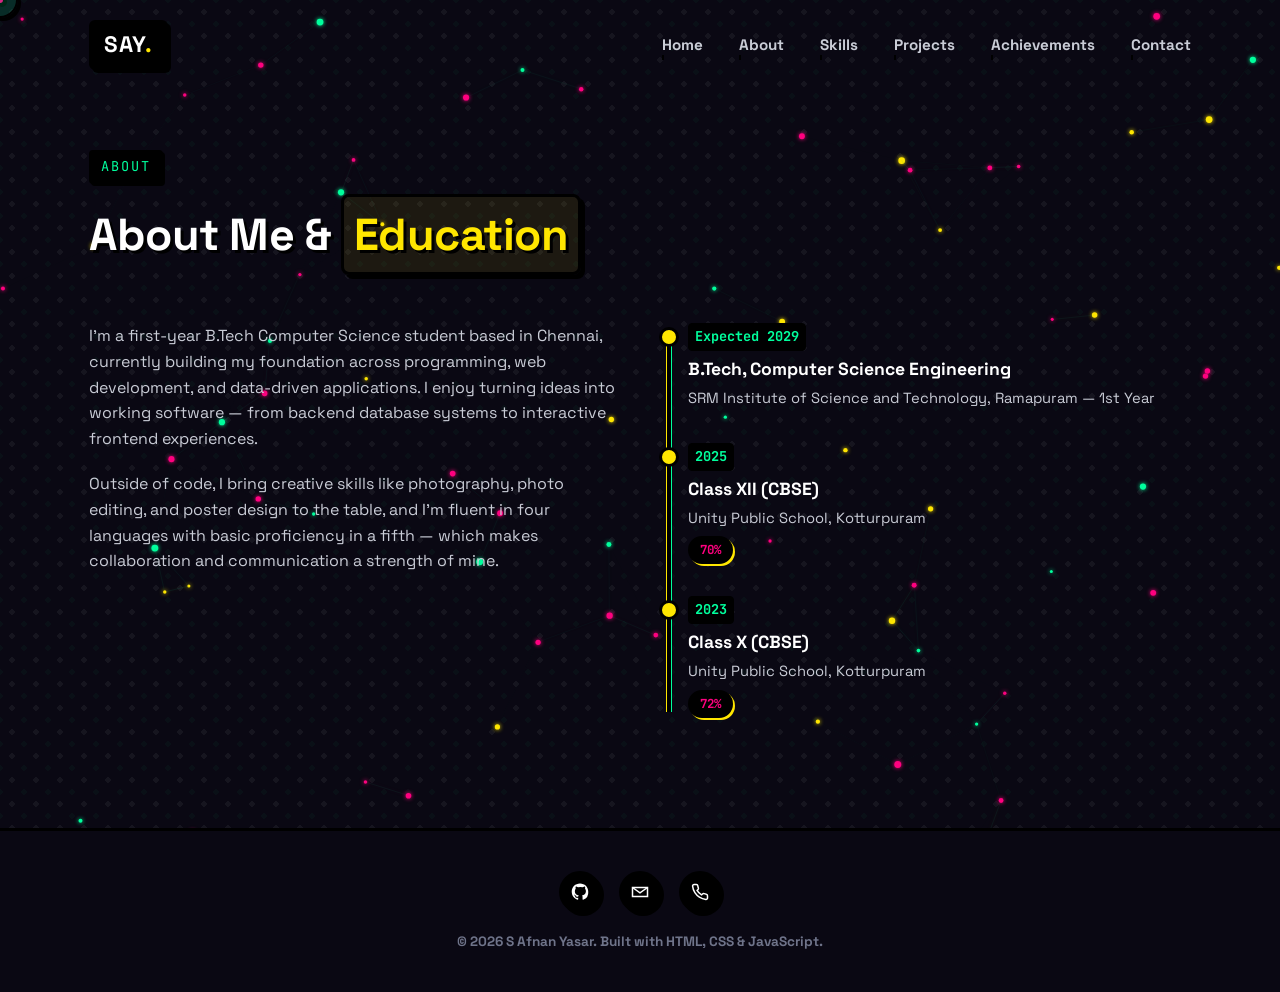
==== about.html @ a2f744dc "Add animated preloader loader and separate sub-pages for titles" ====
<!DOCTYPE html>
<html lang="en">
<head>
<meta charset="UTF-8">
<meta name="viewport" content="width=device-width, initial-scale=1.0">
<title>About Me | S Afnan Yasar</title>
<link rel="preconnect" href="https://fonts.googleapis.com">
<link href="https://fonts.googleapis.com/css2?family=Space+Grotesk:wght@400;500;600;700&family=JetBrains+Mono:wght@400;500&display=swap" rel="stylesheet">
<link rel="stylesheet" href="style.css">
</head>
<body>
<div id="scrollProgress" class="scroll-progress"></div>
<canvas id="bgCanvas"></canvas>
<div id="customCursor" class="custom-cursor"></div>
<div id="customCursorRing" class="custom-cursor-ring"></div>

<!-- ================= NAVBAR ================= -->
<nav class="navbar scrolled" id="navbar">
  <div class="container nav-inner">
    <a href="index.html" class="logo">SAY<span>.</span></a>
    <ul class="nav-links" id="navLinks">
      <li><a href="index.html" class="nav-link">Home</a></li>
      <li><a href="about.html" class="nav-link active">About</a></li>
      <li><a href="skills.html" class="nav-link">Skills</a></li>
      <li><a href="projects.html" class="nav-link">Projects</a></li>
      <li><a href="achievements.html" class="nav-link">Achievements</a></li>
      <li><a href="contact.html" class="nav-link">Contact</a></li>
    </ul>
    <button class="nav-toggle" id="navToggle" aria-label="Toggle menu">
      <span></span><span></span><span></span>
    </button>
  </div>
</nav>

<!-- ================= ABOUT & EDUCATION ================= -->
<section id="about" style="padding-top: 150px;">
  <div class="container">
    <span class="section-tag reveal">About</span>
    <h2 class="section-title reveal">About Me & <span>Education</span></h2>
    <div class="about-grid">
      <div class="about-text reveal">
        <p>
          I'm a first-year B.Tech Computer Science student based in Chennai, currently building my foundation
          across programming, web development, and data-driven applications. I enjoy turning ideas into working
          software — from backend database systems to interactive frontend experiences.
        </p>
        <p>
          Outside of code, I bring creative skills like photography, photo editing, and poster design to the
          table, and I'm fluent in four languages with basic proficiency in a fifth — which makes collaboration
          and communication a strength of mine.
        </p>
      </div>

      <div class="reveal">
        <div class="timeline">
          <div class="timeline-item">
            <div class="year mono">Expected 2029</div>
            <h4>B.Tech, Computer Science Engineering</h4>
            <div class="school">SRM Institute of Science and Technology, Ramapuram — 1st Year</div>
          </div>
          <div class="timeline-item">
            <div class="year mono">2025</div>
            <h4>Class XII (CBSE)</h4>
            <div class="school">Unity Public School, Kotturpuram</div>
            <span class="score">70%</span>
          </div>
          <div class="timeline-item">
            <div class="year mono">2023</div>
            <h4>Class X (CBSE)</h4>
            <div class="school">Unity Public School, Kotturpuram</div>
            <span class="score">72%</span>
          </div>
        </div>
      </div>
    </div>
  </div>
</section>

<!-- ================= FOOTER ================= -->
<footer>
  <div class="container">
    <div class="footer-socials">
      <a href="https://github.com/yasar2008" target="_blank" rel="noopener" aria-label="GitHub">
        <svg width="18" height="18" viewBox="0 0 24 24" fill="currentColor"><path d="M12 .5C5.73.5.98 5.24.98 11.5c0 4.98 3.29 9.2 7.85 10.69.57.1.78-.25.78-.55v-1.94c-3.19.7-3.87-1.53-3.87-1.53-.52-1.34-1.28-1.7-1.28-1.7-1.04-.72.08-.7.08-.7 1.15.08 1.76 1.18 1.76 1.18 1.03 1.76 2.69 1.25 3.34.96.1-.75.4-1.25.73-1.54-2.55-.29-5.23-1.28-5.23-5.68 0-1.26.45-2.28 1.18-3.08-.12-.29-.51-1.46.11-3.05 0 0 .97-.31 3.18 1.18a11 11 0 0 1 5.79 0c2.2-1.49 3.17-1.18 3.17-1.18.63 1.59.24 2.76.12 3.05.74.8 1.18 1.82 1.18 3.08 0 4.41-2.69 5.38-5.25 5.67.41.36.78 1.07.78 2.16v3.2c0 .31.21.66.79.55A10.52 10.52 0 0 0 23 11.5C23 5.24 18.27.5 12 .5z"/></svg>
      </a>
      <a href="mailto:rangerwolf835@gmail.com" aria-label="Email">
        <svg width="18" height="18" viewBox="0 0 24 24" fill="none" stroke="currentColor" stroke-width="2"><path d="M4 4h16v16H4z" stroke="none"/><path d="M22 6l-10 7L2 6"/><path d="M2 6h20v12H2z"/></svg>
      </a>
      <a href="tel:+916383475990" aria-label="Phone">
        <svg width="18" height="18" viewBox="0 0 24 24" fill="none" stroke="currentColor" stroke-width="2"><path d="M22 16.92v3a2 2 0 0 1-2.18 2 19.79 19.79 0 0 1-8.63-3.07 19.5 19.5 0 0 1-6-6 19.79 19.79 0 0 1-3.07-8.67A2 2 0 0 1 4.11 2h3a2 2 0 0 1 2 1.72c.127.96.361 1.903.7 2.81a2 2 0 0 1-.45 2.11L8.09 9.91a16 16 0 0 0 6 6l1.27-1.27a2 2 0 0 1 2.11-.45c.907.339 1.85.573 2.81.7A2 2 0 0 1 22 16.92z"/></svg>
      </a>
    </div>
    <p>&copy; <span id="year"></span> S Afnan Yasar. Built with HTML, CSS & JavaScript.</p>
  </div>
</footer>

<button class="back-to-top" id="backToTop" aria-label="Back to top">↑</button>

<script src="main.js"></script>
</body>
</html>
---- style.css ----
:root {
  --bg-primary: #0a0813;
  --bg-secondary: #131122;
  --bg-card: #19162f;
  --bg-card-hover: #211d3d;
  --border: #000000;
  --border-hover: #ffe600;
  --accent-emerald: #00ff9d;
  --accent-gold: #ffe600;
  --accent-pink: #ff007f;
  --text-primary: #ffffff;
  --text-secondary: #c9ccd6;
  --text-muted: #6f748a;
  --radius: 12px;
  --max-width: 1150px;
  --shadow-offset: 6px;
  --glow-emerald: 0 0 20px rgba(0, 255, 157, 0.3);
  --glow-gold: 0 0 20px rgba(255, 230, 0, 0.3);
}

* { margin: 0; padding: 0; box-sizing: border-box; }

html { scroll-behavior: smooth; }

body {
  background: var(--bg-primary);
  background-image: radial-gradient(rgba(255, 255, 255, 0.05) 15%, transparent 16%),
                    radial-gradient(rgba(0, 255, 157, 0.03) 15%, transparent 16%);
  background-size: 24px 24px;
  background-position: 0 0, 12px 12px;
  color: var(--text-primary);
  font-family: 'Space Grotesk', 'Segoe UI', sans-serif;
  line-height: 1.6;
  overflow-x: hidden;
}

/* Hide default cursor on devices with pointer fine */
@media (pointer: fine) {
  body {
    cursor: none;
  }
  a, button, input, textarea, select, .card, .btn, .nav-link, .logo, .footer-socials a, .back-to-top {
    cursor: none;
  }
}

.mono { font-family: 'JetBrains Mono', monospace; }

::selection { background: var(--accent-pink); color: #fff; }

a { text-decoration: none; color: inherit; }
ul { list-style: none; }
img { max-width: 100%; display: block; }

.container {
  max-width: var(--max-width);
  margin: 0 auto;
  padding: 0 24px;
}

section { padding: 110px 0; position: relative; }

.section-tag {
  display: inline-block;
  font-family: 'JetBrains Mono', monospace;
  font-size: 0.85rem;
  color: var(--accent-emerald);
  letter-spacing: 2px;
  text-transform: uppercase;
  margin-bottom: 10px;
  background: #000;
  padding: 4px 10px;
  border: 2px solid #000;
  border-radius: 4px;
  box-shadow: 2px 2px 0px #000;
}

.section-title {
  font-size: clamp(1.8rem, 4vw, 2.8rem);
  font-weight: 700;
  margin-bottom: 48px;
  letter-spacing: -0.5px;
  text-shadow: 3px 3px 0px #000;
}

.section-title span {
  color: var(--accent-gold);
  background: rgba(255, 230, 0, 0.08);
  padding: 2px 10px;
  border: 3px solid #000;
  border-radius: 8px;
  box-shadow: 4px 4px 0px #000;
  display: inline-block;
}

/* ---------- Scroll Progress Bar ---------- */
.scroll-progress {
  position: fixed;
  top: 0; left: 0;
  height: 5px;
  width: 0%;
  background: linear-gradient(90deg, var(--accent-pink), var(--accent-gold), var(--accent-emerald));
  z-index: 1001;
  border-bottom: 2px solid #000;
  transition: width 0.05s linear;
}

/* ---------- Custom Comic Cursor ---------- */
.custom-cursor, .custom-cursor-ring {
  position: fixed;
  top: 0; left: 0;
  transform: translate(-50%, -50%);
  border-radius: 50%;
  pointer-events: none;
  z-index: 10000;
  transition: width 0.15s, height 0.15s, background-color 0.15s, border-color 0.15s;
  display: none;
}

@media (pointer: fine) {
  .custom-cursor {
    display: block;
    width: 10px; height: 10px;
    background-color: var(--accent-pink);
    border: 2px solid #000;
    box-shadow: 2px 2px 0px #000;
  }
  .custom-cursor-ring {
    display: block;
    width: 36px; height: 36px;
    border: 2.5px solid #000;
    background-color: rgba(0, 255, 157, 0.15);
    box-shadow: 3px 3px 0px #000;
    opacity: 1;
  }
  .custom-cursor.hovering {
    background-color: var(--accent-gold);
    transform: translate(-50%, -50%) scale(1.4);
  }
  .custom-cursor-ring.hovering {
    width: 52px; height: 52px;
    border-color: #000;
    background-color: rgba(255, 0, 127, 0.2);
  }
}

/* ---------- Background Canvas ---------- */
#bgCanvas {
  position: fixed;
  top: 0; left: 0;
  width: 100vw; height: 100vh;
  z-index: -2;
  pointer-events: none;
}

/* ---------- Reveal on scroll ---------- */
.reveal {
  opacity: 0;
  transform: translateY(28px);
  transition: opacity 0.7s cubic-bezier(0.175, 0.885, 0.32, 1.275), transform 0.7s cubic-bezier(0.175, 0.885, 0.32, 1.275);
}
.reveal.visible { opacity: 1; transform: translateY(0); }

/* ---------- Navbar ---------- */
.navbar {
  position: fixed;
  top: 0; left: 0; right: 0;
  z-index: 1000;
  padding: 20px 0;
  background: transparent;
  transition: background 0.35s ease, padding 0.35s ease, box-shadow 0.35s ease;
}

.navbar.scrolled {
  background: rgba(10, 8, 19, 0.9);
  backdrop-filter: blur(10px);
  -webkit-backdrop-filter: blur(10px);
  padding: 14px 0;
  box-shadow: 0 4px 0px #000;
  border-bottom: 3px solid #000;
}

.nav-inner {
  display: flex;
  align-items: center;
  justify-content: space-between;
}

.logo {
  font-weight: 700;
  font-size: 1.4rem;
  letter-spacing: 1px;
  background: #000;
  padding: 4px 12px;
  border: 3px solid #000;
  border-radius: 6px;
  box-shadow: 3px 3px 0px #000;
  color: #fff;
}

.logo span { color: var(--accent-gold); }

.nav-links {
  display: flex;
  gap: 36px;
}

.nav-links a {
  font-size: 0.95rem;
  font-weight: 700;
  color: var(--text-secondary);
  position: relative;
  padding: 4px 0;
  transition: color 0.25s ease;
}

.nav-links a::after {
  content: '';
  position: absolute;
  left: 0; bottom: -2px;
  width: 0; height: 3px;
  background: linear-gradient(90deg, var(--accent-pink), var(--accent-gold));
  border: 1px solid #000;
  transition: width 0.3s ease;
}

.nav-links a:hover,
.nav-links a.active { color: var(--accent-emerald); }

.nav-links a:hover::after,
.nav-links a.active::after { width: 100%; }

.nav-toggle {
  display: none;
  flex-direction: column;
  gap: 5px;
  background: #000;
  border: 3px solid #000;
  padding: 8px;
  border-radius: 6px;
  box-shadow: 3px 3px 0px #000;
  cursor: pointer;
  z-index: 1100;
}

.nav-toggle span {
  width: 20px; height: 3px;
  background: #fff;
  border-radius: 2px;
  transition: transform 0.3s ease, opacity 0.3s ease;
}

.nav-toggle.open span:nth-child(1) { transform: translateY(8px) rotate(45deg); }
.nav-toggle.open span:nth-child(2) { opacity: 0; }
.nav-toggle.open span:nth-child(3) { transform: translateY(-8px) rotate(-45deg); }

/* ---------- Comic Buttons ---------- */
.btn {
  display: inline-flex;
  align-items: center;
  gap: 8px;
  padding: 13px 28px;
  border-radius: 8px;
  font-weight: 700;
  font-size: 0.95rem;
  cursor: pointer;
  border: 3px solid #000;
  box-shadow: 4px 4px 0px #000;
  transition: transform 0.15s cubic-bezier(0.175, 0.885, 0.32, 1.275), box-shadow 0.15s cubic-bezier(0.175, 0.885, 0.32, 1.275), background 0.15s ease;
}

.btn-primary {
  background: var(--accent-gold);
  color: #000;
}

.btn-primary:hover {
  transform: translate(-3px, -3px);
  box-shadow: 7px 7px 0px var(--accent-emerald);
  background: var(--accent-gold);
}

.btn-outline {
  background: #ffffff;
  color: #000;
}

.btn-outline:hover {
  transform: translate(-3px, -3px);
  box-shadow: 7px 7px 0px var(--accent-pink);
  background: #ffffff;
}

/* ---------- Hero ---------- */
.hero {
  min-height: 100vh;
  display: flex;
  align-items: center;
  padding-top: 100px;
  position: relative;
  overflow: hidden;
}

.hero::before,
.hero::after {
  content: '';
  position: absolute;
  border-radius: 50%;
  opacity: 0.22;
  z-index: -1;
}

.hero::before {
  width: 440px; height: 440px;
  background: var(--accent-pink);
  top: -100px; right: -60px;
  animation: float1 16s ease-in-out infinite alternate;
}

.hero::after {
  width: 400px; height: 400px;
  background: var(--accent-gold);
  bottom: -80px; left: -60px;
  animation: float2 20s ease-in-out infinite alternate;
}

@keyframes float1 {
  0% { transform: translate(0, 0) scale(1); filter: blur(80px); }
  50% { transform: translate(60px, -40px) scale(1.1); filter: blur(110px); }
  100% { transform: translate(-30px, 50px) scale(0.95); filter: blur(90px); }
}

@keyframes float2 {
  0% { transform: translate(0, 0) scale(1); filter: blur(80px); }
  50% { transform: translate(-50px, 60px) scale(1.15); filter: blur(100px); }
  100% { transform: translate(40px, -30px) scale(0.9); filter: blur(90px); }
}

.hero-grid {
  position: absolute;
  inset: 0;
  background-image:
    linear-gradient(rgba(255, 230, 0, 0.04) 1px, transparent 1px),
    linear-gradient(90deg, rgba(255, 230, 0, 0.04) 1px, transparent 1px);
  background-size: 40px 40px;
  mask-image: radial-gradient(ellipse at center, black 30%, transparent 80%);
  z-index: -1;
}

.hero-content { position: relative; z-index: 1; max-width: 780px; }

/* ---------- Profile Avatar ---------- */
.hero-avatar {
  width: 170px;
  height: 170px;
  margin-bottom: 24px;
  border: 4px solid #000;
  border-radius: 50%;
  overflow: hidden;
  box-shadow: 8px 8px 0px var(--accent-gold);
  transition: transform 0.3s cubic-bezier(0.175, 0.885, 0.32, 1.275), box-shadow 0.3s cubic-bezier(0.175, 0.885, 0.32, 1.275);
  background: #000;
}
.hero-avatar img {
  width: 100%;
  height: 100%;
  object-fit: cover;
  object-position: center 20%;
}
.hero-avatar:hover {
  transform: scale(1.08) rotate(-3deg);
  box-shadow: 12px 12px 0px var(--accent-emerald);
}

.hero-eyebrow {
  display: inline-flex;
  align-items: center;
  gap: 8px;
  font-family: 'JetBrains Mono', monospace;
  font-size: 0.85rem;
  font-weight: 700;
  color: var(--accent-emerald);
  border: 3px solid #000;
  padding: 6px 14px;
  border-radius: 6px;
  margin-bottom: 24px;
  background: #000;
  box-shadow: 4px 4px 0px #000;
}

.hero-eyebrow .dot {
  width: 8px; height: 8px;
  border-radius: 50%;
  background: var(--accent-emerald);
  box-shadow: var(--glow-emerald);
  animation: pulse 1.8s ease-in-out infinite;
}

@keyframes pulse {
  0%, 100% { opacity: 1; }
  50% { opacity: 0.35; }
}

.hero h1 {
  font-size: clamp(2.4rem, 6vw, 4rem);
  font-weight: 700;
  line-height: 1.1;
  margin-bottom: 18px;
  letter-spacing: -1px;
  text-shadow: 3px 3px 0px #000;
}

.hero h1 .highlight {
  color: #ffffff;
  border-bottom: 3px dashed var(--accent-pink);
}

.hero-tagline {
  font-size: clamp(1.1rem, 2.2vw, 1.4rem);
  color: var(--accent-emerald);
  margin-bottom: 8px;
  min-height: 1.6em;
  font-weight: 700;
  text-shadow: 1px 1px 0px #000;
}

.hero-tagline .cursor {
  display: inline-block;
  width: 3px;
  background: var(--accent-pink);
  margin-left: 2px;
  animation: blink 0.9s step-end infinite;
}

@keyframes blink { 50% { opacity: 0; } }

.hero-location {
  font-family: 'JetBrains Mono', monospace;
  font-size: 0.95rem;
  font-weight: 700;
  color: var(--text-secondary);
  margin-bottom: 28px;
  display: inline-block;
  background: #000;
  padding: 4px 10px;
  border: 2px solid #000;
  border-radius: 4px;
  box-shadow: 2px 2px 0px #000;
}

.hero-objective {
  color: var(--text-secondary);
  max-width: 620px;
  margin-bottom: 38px;
  font-size: 1.05rem;
}

.hero-actions { display: flex; gap: 16px; flex-wrap: wrap; }

/* ---------- About / Education ---------- */
.about-grid {
  display: grid;
  grid-template-columns: 1fr 1fr;
  gap: 40px;
  align-items: start;
}

/* Comic Box Card Style */
.card {
  position: relative;
  background: var(--bg-card);
  border: var(--border-width) solid var(--border);
  border-radius: var(--radius);
  padding: 32px;
  box-shadow: var(--shadow-offset) var(--shadow-offset) 0px var(--border);
  transition: border-color 0.2s ease, transform 0.2s cubic-bezier(0.175, 0.885, 0.32, 1.275), box-shadow 0.2s cubic-bezier(0.175, 0.885, 0.32, 1.275), background 0.2s ease;
}

.card::before {
  content: '';
  position: absolute;
  inset: 0;
  background: radial-gradient(circle at var(--x, 50%) var(--y, 50%), rgba(0, 255, 157, 0.12) 0%, rgba(255, 0, 127, 0.05) 50%, transparent 80%);
  opacity: 0;
  transition: opacity 0.3s ease;
  pointer-events: none;
  z-index: 0;
}

.card:hover::before { opacity: 1; }

.card > * {
  position: relative;
  z-index: 2;
}

/* Comic Layout Rotations */
.skills-grid > .card:nth-child(even),
.projects-grid > .card:nth-child(odd),
.achieve-grid > .card:nth-child(even) {
  transform: rotate(-1deg);
}
.skills-grid > .card:nth-child(odd),
.projects-grid > .card:nth-child(even),
.achieve-grid > .card:nth-child(odd) {
  transform: rotate(1deg);
}

.card:hover {
  transform: rotate(0deg) translate(-6px, -6px) !important;
  box-shadow: 12px 12px 0px var(--accent-emerald);
  background: var(--bg-card-hover);
}

.about-text p { color: var(--text-secondary); margin-bottom: 20px; }

.timeline { position: relative; padding-left: 28px; }

.timeline::before {
  content: '';
  position: absolute;
  left: 6px; top: 6px; bottom: 6px;
  width: 4px;
  background: #000;
  border-left: 1px solid var(--accent-gold);
  border-right: 1px solid var(--accent-emerald);
}

.timeline-item { position: relative; padding-bottom: 32px; }
.timeline-item:last-child { padding-bottom: 0; }

.timeline-item::before {
  content: '';
  position: absolute;
  left: -29px; top: 4px;
  width: 14px; height: 14px;
  border-radius: 50%;
  background: var(--accent-gold);
  border: 3px solid #000;
  z-index: 2;
}

.timeline-item .year {
  font-family: 'JetBrains Mono', monospace;
  font-weight: 700;
  font-size: 0.85rem;
  color: var(--accent-emerald);
  margin-bottom: 4px;
  display: inline-block;
  background: #000;
  padding: 2px 6px;
  border-radius: 4px;
  border: 1px solid #000;
}

.timeline-item h4 { font-size: 1.1rem; font-weight: 700; margin-bottom: 4px; }
.timeline-item .school { color: var(--text-secondary); font-size: 0.92rem; }
.timeline-item .score {
  display: inline-block;
  margin-top: 6px;
  font-family: 'JetBrains Mono', monospace;
  font-weight: 700;
  font-size: 0.78rem;
  color: var(--accent-pink);
  border: 2px solid #000;
  background: #000;
  padding: 2px 10px;
  border-radius: 999px;
  box-shadow: 2px 2px 0px var(--accent-gold);
}

/* ---------- Skills ---------- */
.skills-grid {
  display: grid;
  grid-template-columns: repeat(auto-fit, minmax(240px, 1fr));
  gap: 28px;
}

.skill-card h3 {
  font-size: 1.1rem;
  font-weight: 700;
  margin-bottom: 16px;
  display: flex;
  align-items: center;
  gap: 10px;
}

.skill-card h3 .icon-dot {
  width: 8px; height: 8px;
  border-radius: 2px;
  background: linear-gradient(135deg, var(--accent-pink), var(--accent-gold));
  transform: rotate(45deg);
  border: 1.5px solid #000;
}

.tag-list { display: flex; flex-wrap: wrap; gap: 8px; }

/* Skills tag categorizations with custom comic glow styling */
.tag-prog { --tag-glow: rgba(0, 255, 157, 0.4); --tag-accent: #00ff9d; }
.tag-frame { --tag-glow: rgba(99, 102, 241, 0.4); --tag-accent: #6366f1; }
.tag-tool { --tag-glow: rgba(249, 115, 22, 0.4); --tag-accent: #f97316; }
.tag-creative { --tag-glow: rgba(255, 0, 127, 0.4); --tag-accent: #ff007f; }
.tag-lang { --tag-glow: rgba(52, 211, 153, 0.4); --tag-accent: #34d399; }

.tag {
  font-family: 'JetBrains Mono', monospace;
  font-size: 0.8rem;
  font-weight: 700;
  padding: 6px 12px;
  border-radius: 6px;
  background: rgba(255, 255, 255, 0.02);
  border: 2px solid #000;
  color: var(--text-secondary);
  transition: color 0.15s ease, border-color 0.15s ease, transform 0.15s ease, box-shadow 0.15s ease;
}

.tag:hover {
  color: #000;
  background-color: var(--tag-accent, var(--accent-emerald));
  border-color: #000;
  box-shadow: 3px 3px 0px #000;
  transform: translateY(-2px);
}

/* ---------- Projects ---------- */
.projects-grid {
  display: grid;
  grid-template-columns: repeat(auto-fit, minmax(300px, 1fr));
  gap: 28px;
}

.project-card {
  display: flex;
  flex-direction: column;
  height: 100%;
}

.project-number {
  font-family: 'JetBrains Mono', monospace;
  font-weight: 700;
  color: var(--accent-pink);
  background: #000;
  display: inline-block;
  width: fit-content;
  padding: 2px 8px;
  border-radius: 4px;
  font-size: 0.85rem;
  margin-bottom: 14px;
  border: 1px solid #000;
}

.project-card h3 { font-size: 1.25rem; font-weight: 700; margin-bottom: 12px; }

.project-card p {
  color: var(--text-secondary);
  font-size: 0.94rem;
  margin-bottom: 20px;
  flex-grow: 1;
}

.project-tags {
  display: flex;
  flex-wrap: wrap;
  gap: 8px;
  margin-bottom: 22px;
}

.project-tags span {
  font-size: 0.72rem;
  font-family: 'JetBrains Mono', monospace;
  font-weight: 700;
  padding: 4px 10px;
  border-radius: 6px;
  background: #000;
  color: var(--accent-gold);
  border: 2px solid #000;
  box-shadow: 2px 2px 0px #000;
}

.project-link {
  display: inline-flex;
  align-items: center;
  gap: 6px;
  font-size: 0.9rem;
  font-weight: 700;
  color: var(--accent-emerald);
  transition: gap 0.25s ease, transform 0.25s ease;
}

.project-link:hover { gap: 10px; transform: translateX(2px); }

/* ---------- Achievements ---------- */
.achieve-grid {
  display: grid;
  grid-template-columns: repeat(auto-fit, minmax(260px, 1fr));
  gap: 28px;
}

.achieve-card {
  text-align: left;
}

.achieve-icon {
  width: 46px; height: 46px;
  border-radius: 8px;
  display: flex;
  align-items: center;
  justify-content: center;
  background: var(--accent-gold);
  border: 3px solid #000;
  font-size: 1.4rem;
  margin-bottom: 18px;
  box-shadow: 3px 3px 0px #000;
}

.achieve-card h4 { font-size: 1.05rem; font-weight: 700; margin-bottom: 8px; }
.achieve-card p { color: var(--text-secondary); font-size: 0.9rem; }

/* ---------- Contact ---------- */
.contact-grid {
  display: grid;
  grid-template-columns: 1fr 1fr;
  gap: 40px;
}

.contact-info-list { display: flex; flex-direction: column; gap: 16px; margin-top: 24px; }

.contact-info-item {
  display: flex;
  align-items: center;
  gap: 16px;
  padding: 16px 20px;
}

.contact-info-item:hover {
  transform: rotate(0deg) translate(-4px, -4px) !important;
  box-shadow: 8px 8px 0px var(--accent-pink) !important;
}

.contact-icon {
  width: 42px; height: 42px;
  flex-shrink: 0;
  border-radius: 8px;
  background: var(--accent-emerald);
  border: 2px solid #000;
  display: flex;
  align-items: center;
  justify-content: center;
  color: #000;
  box-shadow: 2px 2px 0px #000;
}

.contact-info-item .label {
  font-size: 0.75rem;
  color: var(--accent-gold);
  font-family: 'JetBrains Mono', monospace;
  font-weight: 700;
  text-transform: uppercase;
  letter-spacing: 1px;
}

.contact-info-item .value { font-size: 0.95rem; font-weight: 700; word-break: break-all; }

.form-group { margin-bottom: 20px; }

.form-group label {
  display: block;
  font-size: 0.85rem;
  font-weight: 700;
  color: var(--text-primary);
  margin-bottom: 8px;
  font-family: 'JetBrains Mono', monospace;
}

.form-group input,
.form-group textarea {
  width: 100%;
  padding: 14px 16px;
  background: #ffffff;
  color: #000000;
  border: 3px solid #000;
  border-radius: 8px;
  font-family: inherit;
  font-size: 0.95rem;
  font-weight: 700;
  resize: vertical;
  box-shadow: 4px 4px 0px #000;
  transition: border-color 0.25s ease, transform 0.15s ease, box-shadow 0.15s ease;
}

.form-group input:focus,
.form-group textarea:focus {
  outline: none;
  border-color: #000;
  background: #ffffff;
  transform: translate(-3px, -3px);
  box-shadow: 7px 7px 0px var(--accent-emerald);
}

.form-status {
  margin-top: 14px;
  font-size: 0.85rem;
  font-weight: 700;
  color: var(--accent-emerald);
  min-height: 1.2em;
}

/* ---------- Footer ---------- */
footer {
  padding: 40px 0;
  border-top: 3px solid #000;
  text-align: center;
  position: relative;
  z-index: 5;
  background: var(--bg-primary);
}

.footer-socials {
  display: flex;
  justify-content: center;
  gap: 18px;
  margin-bottom: 18px;
}

.footer-socials a {
  width: 42px; height: 42px;
  border-radius: 50%;
  border: 3px solid #000;
  display: flex;
  align-items: center;
  justify-content: center;
  color: var(--text-primary);
  background: #000;
  box-shadow: 3px 3px 0px #000;
  transition: all 0.25s ease;
}

.footer-socials a:hover {
  border-color: #000;
  color: #000;
  background-color: var(--accent-pink);
  transform: translateY(-4px);
  box-shadow: 5px 5px 0px #000;
}

footer p { color: var(--text-muted); font-size: 0.85rem; font-weight: 700; }

/* ---------- Back to top ---------- */
.back-to-top {
  position: fixed;
  bottom: 28px; right: 28px;
  width: 48px; height: 48px;
  border-radius: 50%;
  background: var(--accent-gold);
  color: #000;
  display: flex;
  align-items: center;
  justify-content: center;
  cursor: pointer;
  border: 3px solid #000;
  opacity: 0;
  visibility: hidden;
  transform: translateY(10px);
  transition: all 0.3s ease;
  z-index: 999;
  box-shadow: 4px 4px 0px #000;
  font-weight: 700;
  font-size: 1.1rem;
}

.back-to-top.show { opacity: 1; visibility: visible; transform: translateY(0); }
.back-to-top:hover { transform: translateY(-4px) scale(1.05); box-shadow: 6px 6px 0px #000; }

/* ---------- Responsive ---------- */
@media (max-width: 860px) {
  .about-grid, .contact-grid { grid-template-columns: 1fr; }
}

@media (max-width: 768px) {
  .nav-links {
    position: fixed;
    top: 0; right: 0;
    height: 100vh;
    width: min(75vw, 320px);
    background: rgba(10, 8, 19, 0.98);
    backdrop-filter: blur(16px);
    flex-direction: column;
    justify-content: center;
    align-items: flex-start;
    gap: 28px;
    padding: 40px;
    transform: translateX(100%);
    transition: transform 0.35s ease;
    border-left: 3px solid #000;
  }
  .nav-links.open { transform: translateX(0); }
  .nav-toggle { display: flex; }
  section { padding: 80px 0; }
  .hero-actions { flex-direction: column; align-items: flex-start; }
  .btn { width: 100%; justify-content: center; }
}

@media (max-width: 480px) {
  .container { padding: 0 18px; }
  .card { padding: 24px; }
}

/* ---------- PRELOADER ---------- */
.preloader {
  position: fixed;
  inset: 0;
  background: #0a0813;
  z-index: 99999;
  display: flex;
  flex-direction: column;
  align-items: center;
  justify-content: center;
  background-image: radial-gradient(rgba(0, 255, 157, 0.04) 15%, transparent 16%);
  background-size: 24px 24px;
  opacity: 1;
  visibility: visible;
  transition: opacity 0.6s cubic-bezier(0.77, 0, 0.175, 1), visibility 0.6s cubic-bezier(0.77, 0, 0.175, 1);
}

.preloader.fade-out {
  opacity: 0;
  visibility: hidden;
}

.loader-box {
  background: #19162f;
  border: 4px solid #000;
  border-radius: 12px;
  padding: 40px 32px;
  box-shadow: 8px 8px 0px #000;
  text-align: center;
  max-width: 440px;
  width: 90%;
  transform: rotate(-1.5deg);
  animation: floatLoader 3s ease-in-out infinite alternate;
}

@keyframes floatLoader {
  0% { transform: translateY(0) rotate(-1.5deg); }
  100% { transform: translateY(-8px) rotate(-0.5deg); }
}

.loader-title {
  font-family: 'Space Grotesk', sans-serif;
  font-weight: 700;
  font-size: 1.6rem;
  margin-bottom: 24px;
  text-shadow: 2px 2px 0px #000;
  color: var(--accent-gold);
  letter-spacing: -0.5px;
}

.loader-title span {
  color: var(--accent-pink);
}

.loader-progress-bg {
  width: 100%;
  height: 20px;
  background: #000;
  border: 3px solid #000;
  border-radius: 6px;
  overflow: hidden;
  position: relative;
  margin-bottom: 18px;
  box-shadow: inset 2px 2px 0px rgba(0, 0, 0, 0.5);
}

.loader-progress-bar {
  width: 0%;
  height: 100%;
  background: linear-gradient(90deg, var(--accent-pink), var(--accent-gold), var(--accent-emerald));
  transition: width 0.1s linear;
}

.loader-status {
  font-family: 'JetBrains Mono', monospace;
  color: var(--accent-emerald);
  font-size: 0.85rem;
  font-weight: 700;
  letter-spacing: 1px;
}
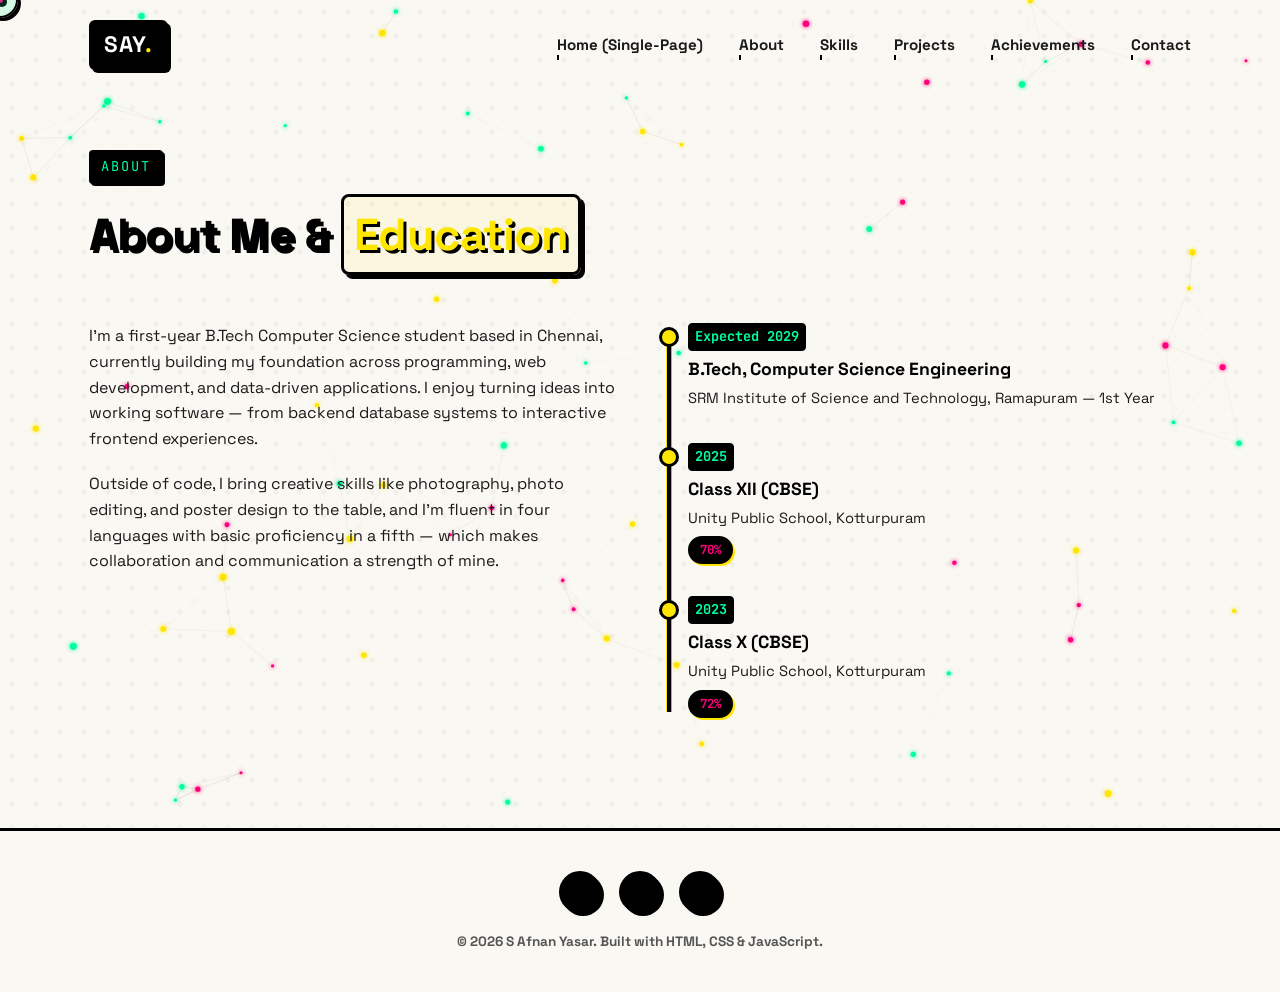
==== commit d501f210: "Update background to light pop-art style and support unified single-page alongside multi-pages view" ====
--- a/about.html
+++ b/about.html
@@ -19,7 +19,7 @@
   <div class="container nav-inner">
     <a href="index.html" class="logo">SAY<span>.</span></a>
     <ul class="nav-links" id="navLinks">
-      <li><a href="index.html" class="nav-link">Home</a></li>
+      <li><a href="index.html" class="nav-link">Home (Single-Page)</a></li>
       <li><a href="about.html" class="nav-link active">About</a></li>
       <li><a href="skills.html" class="nav-link">Skills</a></li>
       <li><a href="projects.html" class="nav-link">Projects</a></li>
--- a/style.css
+++ b/style.css
@@ -1,21 +1,21 @@
 :root {
-  --bg-primary: #0a0813;
-  --bg-secondary: #131122;
-  --bg-card: #19162f;
-  --bg-card-hover: #211d3d;
+  --bg-primary: #faf8f2;
+  --bg-secondary: #ffffff;
+  --bg-card: #ffffff;
+  --bg-card-hover: #fdfdfb;
   --border: #000000;
   --border-hover: #ffe600;
   --accent-emerald: #00ff9d;
   --accent-gold: #ffe600;
   --accent-pink: #ff007f;
-  --text-primary: #ffffff;
-  --text-secondary: #c9ccd6;
-  --text-muted: #6f748a;
+  --text-primary: #000000;
+  --text-secondary: #1a1a1a;
+  --text-muted: #555555;
   --radius: 12px;
   --max-width: 1150px;
   --shadow-offset: 6px;
-  --glow-emerald: 0 0 20px rgba(0, 255, 157, 0.3);
-  --glow-gold: 0 0 20px rgba(255, 230, 0, 0.3);
+  --glow-emerald: 0 0 20px rgba(0, 255, 157, 0.15);
+  --glow-gold: 0 0 20px rgba(255, 230, 0, 0.15);
 }
 
 * { margin: 0; padding: 0; box-sizing: border-box; }
@@ -24,8 +24,8 @@
 
 body {
   background: var(--bg-primary);
-  background-image: radial-gradient(rgba(255, 255, 255, 0.05) 15%, transparent 16%),
-                    radial-gradient(rgba(0, 255, 157, 0.03) 15%, transparent 16%);
+  background-image: radial-gradient(rgba(0, 0, 0, 0.03) 15%, transparent 16%),
+                    radial-gradient(rgba(255, 0, 127, 0.02) 15%, transparent 16%);
   background-size: 24px 24px;
   background-position: 0 0, 12px 12px;
   color: var(--text-primary);
@@ -172,7 +172,7 @@
 }
 
 .navbar.scrolled {
-  background: rgba(10, 8, 19, 0.9);
+  background: rgba(250, 248, 242, 0.95);
   backdrop-filter: blur(10px);
   -webkit-backdrop-filter: blur(10px);
   padding: 14px 0;
@@ -882,7 +882,7 @@
     top: 0; right: 0;
     height: 100vh;
     width: min(75vw, 320px);
-    background: rgba(10, 8, 19, 0.98);
+    background: rgba(255, 255, 255, 0.98);
     backdrop-filter: blur(16px);
     flex-direction: column;
     justify-content: center;
@@ -909,13 +909,13 @@
 .preloader {
   position: fixed;
   inset: 0;
-  background: #0a0813;
+  background: var(--bg-primary);
   z-index: 99999;
   display: flex;
   flex-direction: column;
   align-items: center;
   justify-content: center;
-  background-image: radial-gradient(rgba(0, 255, 157, 0.04) 15%, transparent 16%);
+  background-image: radial-gradient(rgba(0, 0, 0, 0.03) 15%, transparent 16%);
   background-size: 24px 24px;
   opacity: 1;
   visibility: visible;
@@ -928,7 +928,7 @@
 }
 
 .loader-box {
-  background: #19162f;
+  background: #ffffff;
   border: 4px solid #000;
   border-radius: 12px;
   padding: 40px 32px;
@@ -950,13 +950,14 @@
   font-weight: 700;
   font-size: 1.6rem;
   margin-bottom: 24px;
-  text-shadow: 2px 2px 0px #000;
-  color: var(--accent-gold);
+  text-shadow: 2px 2px 0px var(--accent-gold);
+  color: #000000;
   letter-spacing: -0.5px;
 }
 
 .loader-title span {
   color: var(--accent-pink);
+  text-shadow: 2px 2px 0px #000;
 }
 
 .loader-progress-bg {
@@ -980,7 +981,7 @@
 
 .loader-status {
   font-family: 'JetBrains Mono', monospace;
-  color: var(--accent-emerald);
+  color: #000000;
   font-size: 0.85rem;
   font-weight: 700;
   letter-spacing: 1px;
